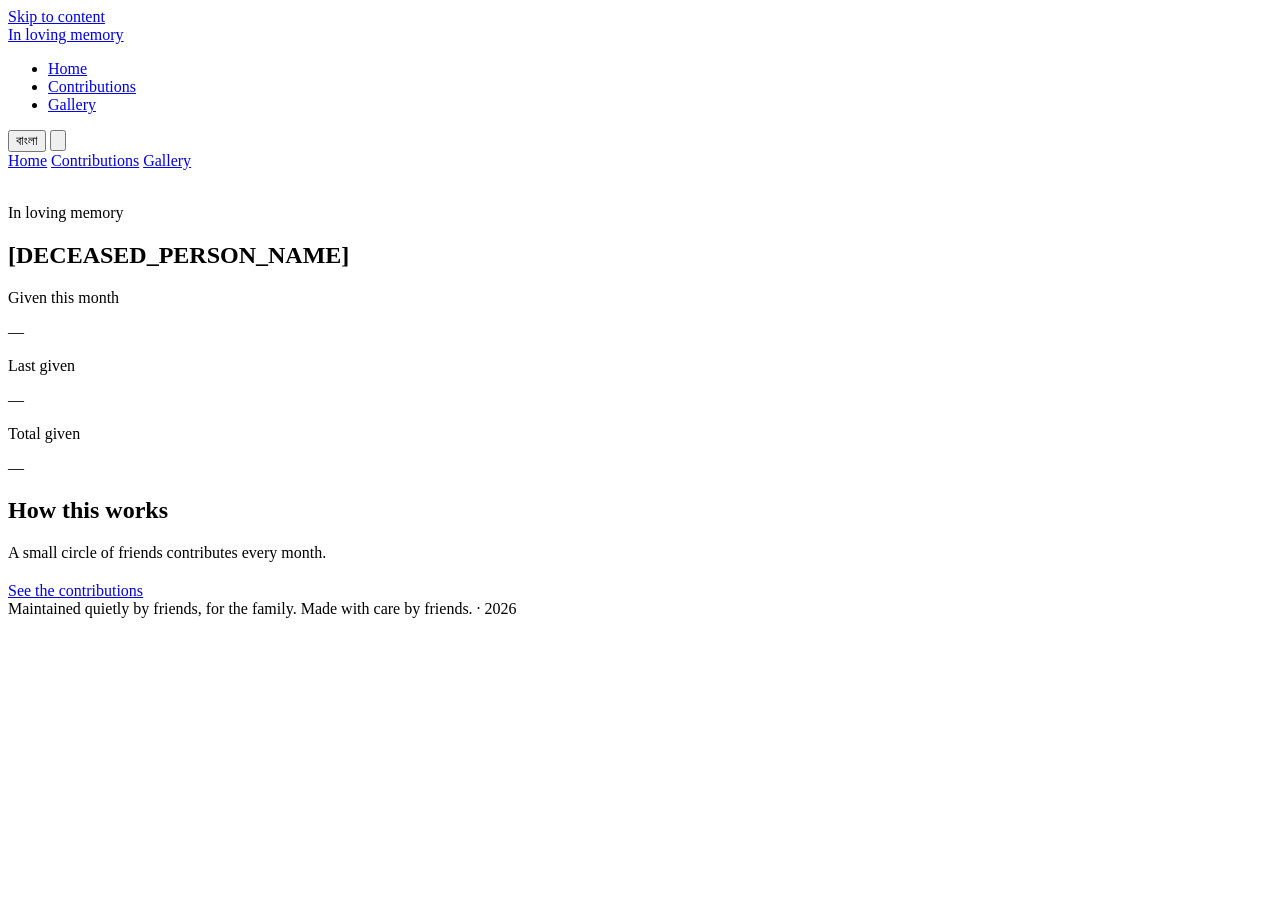
==== index.html @ b69fc219 "add files via upload" ====
<!DOCTYPE html>
<html lang="en">
<head>
<meta charset="UTF-8">
<meta name="viewport" content="width=device-width, initial-scale=1.0">
<title>In loving memory — supporting his family</title>
<meta name="description" content="A private community page keeping monthly support for his family transparent and easy to follow.">
<meta name="robots" content="noindex, nofollow">

<meta property="og:title" content="In loving memory — supporting his family">
<meta property="og:description" content="A private community page keeping monthly support for his family transparent and easy to follow.">
<meta property="og:type" content="website">
<meta property="og:image" content="images/cover.jpg">

<link rel="icon" href="images/favicon.png">
<link rel="preconnect" href="https://fonts.googleapis.com">
<link rel="preconnect" href="https://fonts.gstatic.com" crossorigin>
<link href="https://fonts.googleapis.com/css2?family=Fraunces:opsz,wght@9..144,500;9..144,600&family=Work+Sans:wght@400;500;600&family=Hind+Siliguri:wght@400;500;600;700&display=swap" rel="stylesheet">
<link rel="stylesheet" href="css/style.css">
</head>
<body>
<a class="skip-link" href="#main">Skip to content</a>

<header class="site-header">
  <nav class="nav container" aria-label="Primary">
    <a class="nav-brand" href="index.html" data-i18n="hero_kicker">In loving memory</a>
    <ul class="nav-links">
      <li><a href="index.html" aria-current="page" data-i18n="nav_home">Home</a></li>
      <li><a href="contributions.html" data-i18n="nav_contributions">Contributions</a></li>
      <li><a href="gallery.html" data-i18n="nav_gallery">Gallery</a></li>
    </ul>
    <div class="nav-actions">
      <button class="lang-btn" type="button" data-lang-toggle data-lang-toggle-label>বাংলা</button>
      <button class="menu-btn" type="button" data-menu-toggle aria-expanded="false" aria-controls="mobile-menu" aria-label="Open menu">
        <svg viewBox="0 0 24 24" fill="none" stroke="currentColor" stroke-width="2" stroke-linecap="round"><line x1="3" y1="6" x2="21" y2="6"/><line x1="3" y1="12" x2="21" y2="12"/><line x1="3" y1="18" x2="21" y2="18"/></svg>
      </button>
    </div>
  </nav>
  <div class="mobile-menu container" id="mobile-menu" data-mobile-menu>
    <a href="index.html" aria-current="page" data-i18n="nav_home">Home</a>
    <a href="contributions.html" data-i18n="nav_contributions">Contributions</a>
    <a href="gallery.html" data-i18n="nav_gallery">Gallery</a>
  </div>
</header>

<main id="main">
  <section class="hero container">
    <div class="hero-media">
      <img data-cover-image src="images/cover.jpg" alt="">
      <div class="hero-scrim" aria-hidden="true"></div>
      <div class="hero-text">
        <p class="hero-kicker" data-i18n="hero_kicker">In loving memory</p>
        <h1 class="hero-name" data-deceased-name>[DECEASED_PERSON_NAME]</h1>
        <p class="hero-years" data-deceased-years></p>
        <p class="hero-message" data-memorial-message></p>
      </div>
    </div>

    <p class="hero-purpose" data-purpose-statement></p>

    <div class="stats" data-stats>
      <div class="stat-card">
        <p class="stat-label" data-i18n="stat_given_this_month">Given this month</p>
        <p class="stat-value" data-stat-this-month>—</p>
      </div>
      <div class="stat-card">
        <p class="stat-label" data-i18n="stat_last_given">Last given</p>
        <p class="stat-value" data-stat-last-given>—</p>
      </div>
      <div class="stat-card">
        <p class="stat-label" data-i18n="stat_total_given">Total given</p>
        <p class="stat-value" data-stat-total>—</p>
      </div>
    </div>
  </section>

  <section class="section container">
    <div class="about-block">
      <h2 class="section-heading" data-i18n="home_about_heading">How this works</h2>
      <p class="section-sub" data-i18n="home_about_body" style="margin-bottom:20px;">A small circle of friends contributes every month.</p>
      <a class="btn btn-primary" href="contributions.html" data-i18n="home_cta">See the contributions</a>
    </div>
  </section>
</main>

<footer class="site-footer">
  <div class="container footer-row">
    <span data-i18n="footer_statement">Maintained quietly by friends, for the family.</span>
    <span><span data-i18n="footer_made_with_care">Made with care by friends.</span> · <span id="year"></span></span>
  </div>
</footer>

<script src="js/i18n.js"></script>
<script src="js/data.js"></script>
<script src="js/main.js"></script>
<script src="js/home.js"></script>
<script>document.getElementById("year").textContent = new Date().getFullYear();</script>
</body>
</html>
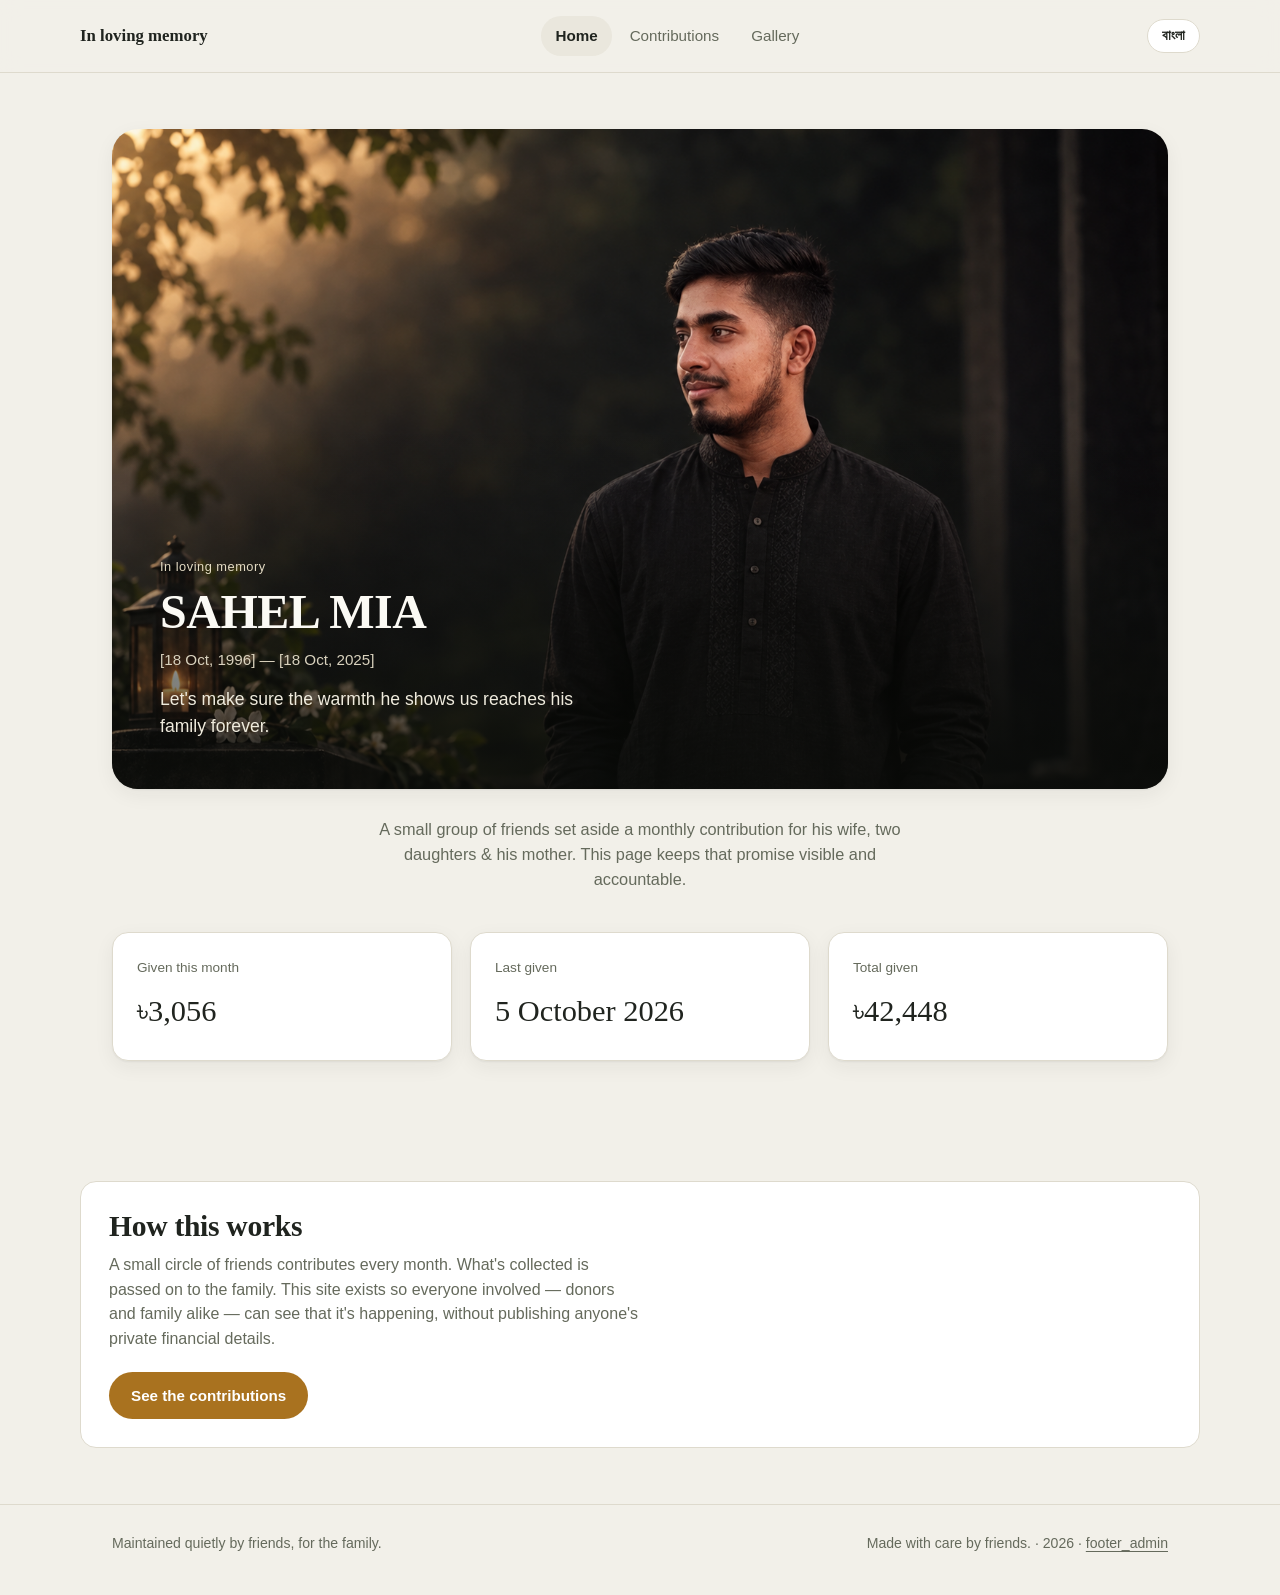
==== commit 993925a2: "updated with admin link" ====
--- a/index.html
+++ b/index.html
@@ -86,7 +86,7 @@
 <footer class="site-footer">
   <div class="container footer-row">
     <span data-i18n="footer_statement">Maintained quietly by friends, for the family.</span>
-    <span><span data-i18n="footer_made_with_care">Made with care by friends.</span> · <span id="year"></span></span>
+    <span><span data-i18n="footer_made_with_care">Made with care by friends.</span> · <span id="year"></span> · <a class="footer-link" href="admin/" data-i18n="footer_admin">Admin</a></span>
   </div>
 </footer>
 
--- a/css/style.css
+++ b/css/style.css
@@ -0,0 +1,714 @@
+/* ==========================================================================
+   Design tokens
+   ========================================================================== */
+
+:root {
+  /* Light mode */
+  --bg: #F2F0E9;
+  --surface: #FFFFFF;
+  --surface-sunken: #EAE7DD;
+  --ink: #20241F;
+  --ink-muted: #656A5C;
+  --border: #DEDACD;
+  --accent: #A9721F;       /* lamp-flame gold — memorial warmth */
+  --accent-ink: #FFFFFF;
+  --teal: #204E49;         /* dashboard / fintech accent */
+  --teal-soft: #E4EEEC;
+  --ok: #3E6E4F;
+  --ok-soft: #E4EEE5;
+  --due: #A9631F;
+  --due-soft: #F3E7D6;
+  --due-strong: #93521B;
+  --due-strong-soft: #F1DFC6;
+  --shadow: 0 1px 2px rgba(32, 36, 31, 0.06), 0 6px 20px rgba(32, 36, 31, 0.06);
+  --radius-s: 10px;
+  --radius-m: 16px;
+  --radius-l: 26px;
+  --focus-ring: 0 0 0 3px rgba(169, 114, 31, 0.45);
+
+  --font-display: "Fraunces", "Noto Serif Bengali", Georgia, serif;
+  --font-body: "Work Sans", "Hind Siliguri", -apple-system, BlinkMacSystemFont, sans-serif;
+  --font-bn: "Hind Siliguri", "Work Sans", sans-serif;
+
+  --container: 1120px;
+  --motion-fast: 160ms;
+  --motion-med: 420ms;
+  --ease: cubic-bezier(0.22, 0.61, 0.36, 1);
+}
+
+@media (prefers-color-scheme: dark) {
+  :root {
+    --bg: #121A18;
+    --surface: #182422;
+    --surface-sunken: #0E1614;
+    --ink: #ECE9DF;
+    --ink-muted: #9CA79E;
+    --border: #26332F;
+    --accent: #D6A54E;
+    --accent-ink: #16110A;
+    --teal: #7FC9BC;
+    --teal-soft: #1B2B29;
+    --ok: #7FBE95;
+    --ok-soft: #1B2B22;
+    --due: #E0A362;
+    --due-soft: #2E2517;
+    --due-strong: #E8B67A;
+    --due-strong-soft: #34260F;
+    --shadow: 0 1px 2px rgba(0, 0, 0, 0.3), 0 10px 30px rgba(0, 0, 0, 0.35);
+    --focus-ring: 0 0 0 3px rgba(214, 165, 78, 0.55);
+  }
+}
+
+* { box-sizing: border-box; }
+html { scroll-behavior: smooth; }
+@media (prefers-reduced-motion: reduce) {
+  html { scroll-behavior: auto; }
+  *, *::before, *::after {
+    animation-duration: 0.001ms !important;
+    animation-iteration-count: 1 !important;
+    transition-duration: 0.001ms !important;
+    scroll-behavior: auto !important;
+  }
+}
+
+body {
+  margin: 0;
+  background: var(--bg);
+  color: var(--ink);
+  font-family: var(--font-body);
+  font-size: 16px;
+  line-height: 1.55;
+  -webkit-font-smoothing: antialiased;
+  overflow-x: hidden;
+}
+
+html[lang="bn"] body { font-family: var(--font-bn); }
+
+h1, h2, h3, .display {
+  font-family: var(--font-display);
+  font-weight: 600;
+  letter-spacing: -0.01em;
+  line-height: 1.12;
+  margin: 0;
+  color: var(--ink);
+}
+html[lang="bn"] h1, html[lang="bn"] h2, html[lang="bn"] h3, html[lang="bn"] .display {
+  font-family: var(--font-bn);
+  font-weight: 700;
+}
+
+p { margin: 0; }
+a { color: inherit; }
+img { max-width: 100%; display: block; }
+button, input { font-family: inherit; font-size: inherit; color: inherit; }
+
+.container {
+  width: 100%;
+  max-width: var(--container);
+  margin: 0 auto;
+  padding: 0 20px;
+}
+
+@media (min-width: 720px) {
+  .container { padding: 0 32px; }
+}
+
+:focus-visible {
+  outline: none;
+  box-shadow: var(--focus-ring);
+  border-radius: 6px;
+}
+
+.visually-hidden {
+  position: absolute;
+  width: 1px; height: 1px;
+  padding: 0; margin: -1px;
+  overflow: hidden;
+  clip: rect(0,0,0,0);
+  white-space: nowrap;
+  border: 0;
+}
+
+.skip-link {
+  position: absolute;
+  left: 12px;
+  top: -60px;
+  background: var(--accent);
+  color: var(--accent-ink);
+  padding: 10px 16px;
+  border-radius: var(--radius-s);
+  z-index: 1000;
+  transition: top var(--motion-fast) var(--ease);
+}
+.skip-link:focus { top: 12px; }
+
+/* ==========================================================================
+   Header / nav
+   ========================================================================== */
+
+.site-header {
+  position: sticky;
+  top: 0;
+  z-index: 100;
+  background: color-mix(in srgb, var(--bg) 88%, transparent);
+  backdrop-filter: blur(10px);
+  border-bottom: 1px solid var(--border);
+}
+
+.nav {
+  display: flex;
+  align-items: center;
+  justify-content: space-between;
+  padding: 16px 0;
+  gap: 16px;
+}
+
+.nav-brand {
+  font-family: var(--font-display);
+  font-size: 1.05rem;
+  font-weight: 600;
+  text-decoration: none;
+  color: var(--ink);
+  white-space: nowrap;
+  overflow: hidden;
+  text-overflow: ellipsis;
+  max-width: 60vw;
+}
+html[lang="bn"] .nav-brand { font-family: var(--font-bn); font-weight: 700; }
+
+.nav-links {
+  display: none;
+  align-items: center;
+  gap: 4px;
+  list-style: none;
+  margin: 0;
+  padding: 0;
+}
+
+.nav-links a {
+  display: inline-block;
+  padding: 8px 14px;
+  border-radius: 999px;
+  text-decoration: none;
+  font-size: 0.95rem;
+  color: var(--ink-muted);
+  transition: color var(--motion-fast) var(--ease), background var(--motion-fast) var(--ease);
+}
+.nav-links a:hover { color: var(--ink); background: var(--surface-sunken); }
+.nav-links a[aria-current="page"] { color: var(--ink); background: var(--surface-sunken); font-weight: 600; }
+
+.nav-actions { display: flex; align-items: center; gap: 8px; }
+
+.lang-btn {
+  border: 1px solid var(--border);
+  background: var(--surface);
+  color: var(--ink);
+  padding: 8px 14px;
+  border-radius: 999px;
+  cursor: pointer;
+  font-weight: 600;
+  font-size: 0.85rem;
+  transition: border-color var(--motion-fast) var(--ease);
+}
+.lang-btn:hover { border-color: var(--accent); }
+
+.menu-btn {
+  display: inline-flex;
+  border: 1px solid var(--border);
+  background: var(--surface);
+  border-radius: var(--radius-s);
+  padding: 8px 10px;
+  cursor: pointer;
+}
+.menu-btn svg { width: 20px; height: 20px; }
+
+@media (min-width: 860px) {
+  .nav-links { display: flex; }
+  .menu-btn { display: none; }
+}
+
+.mobile-menu {
+  display: none;
+  flex-direction: column;
+  gap: 2px;
+  padding: 4px 0 16px;
+  border-top: 1px solid var(--border);
+}
+.mobile-menu.open { display: flex; }
+.mobile-menu a {
+  padding: 12px 4px;
+  text-decoration: none;
+  color: var(--ink);
+  border-radius: var(--radius-s);
+}
+.mobile-menu a[aria-current="page"] { color: var(--accent); font-weight: 600; }
+
+@media (min-width: 860px) { .mobile-menu { display: none !important; } }
+
+/* ==========================================================================
+   Hero (memorial)
+   ========================================================================== */
+
+.hero {
+  position: relative;
+  padding-top: 56px;
+  padding-bottom: 64px;
+}
+
+.hero-media {
+  position: relative;
+  border-radius: var(--radius-l);
+  overflow: hidden;
+  aspect-ratio: 4 / 5;
+  background: var(--surface-sunken);
+  box-shadow: var(--shadow);
+  opacity: 0;
+  animation: fade-in var(--motion-med) var(--ease) forwards;
+  animation-delay: 80ms;
+}
+
+@media (min-width: 720px) {
+  .hero-media { aspect-ratio: 16 / 10; }
+}
+
+@keyframes fade-in {
+  from { opacity: 0; transform: translateY(8px); }
+  to { opacity: 1; transform: translateY(0); }
+}
+
+.hero-media img {
+  width: 100%; height: 100%;
+  object-fit: cover;
+  object-position: center 20%;
+}
+
+.hero-scrim {
+  position: absolute;
+  inset: 0;
+  background: linear-gradient(180deg, rgba(10,12,9,0) 45%, rgba(10,12,9,0.72) 100%);
+}
+
+.hero-text {
+  position: absolute;
+  left: 0; right: 0; bottom: 0;
+  padding: 28px 24px 32px;
+  color: #F6F4EC;
+}
+
+.hero-kicker {
+  font-size: 0.8rem;
+  letter-spacing: 0.04em;
+  color: #E5DCC5;
+  margin: 0 0 8px;
+}
+
+.hero-name {
+  font-size: clamp(1.8rem, 5.6vw, 3rem);
+  color: #FBFAF4;
+  margin-bottom: 10px;
+}
+
+.hero-years {
+  font-size: 0.95rem;
+  color: #D9D2BE;
+  margin-bottom: 14px;
+}
+
+.hero-message {
+  max-width: 46ch;
+  font-size: 1.02rem;
+  color: #EFEBDD;
+}
+
+@media (min-width: 720px) {
+  .hero-text { padding: 48px; }
+  .hero-message { font-size: 1.1rem; }
+}
+
+.hero-purpose {
+  max-width: 62ch;
+  margin: 28px auto 0;
+  text-align: center;
+  color: var(--ink-muted);
+  font-size: 1.02rem;
+}
+
+/* ==========================================================================
+   Stat cards
+   ========================================================================== */
+
+.stats {
+  display: grid;
+  grid-template-columns: 1fr;
+  gap: 14px;
+  margin-top: 40px;
+}
+
+@media (min-width: 720px) {
+  .stats { grid-template-columns: repeat(3, 1fr); gap: 18px; }
+}
+
+.stat-card {
+  background: var(--surface);
+  border: 1px solid var(--border);
+  border-radius: var(--radius-m);
+  padding: 24px;
+  box-shadow: var(--shadow);
+  opacity: 0;
+  transform: translateY(10px);
+  animation: rise var(--motion-med) var(--ease) forwards;
+}
+.stat-card:nth-child(1) { animation-delay: 60ms; }
+.stat-card:nth-child(2) { animation-delay: 140ms; }
+.stat-card:nth-child(3) { animation-delay: 220ms; }
+
+@keyframes rise {
+  to { opacity: 1; transform: translateY(0); }
+}
+
+.stat-label {
+  font-size: 0.85rem;
+  color: var(--ink-muted);
+  margin-bottom: 10px;
+}
+
+.stat-value {
+  font-family: var(--font-display);
+  font-size: clamp(1.5rem, 4vw, 1.9rem);
+  color: var(--ink);
+}
+html[lang="bn"] .stat-value { font-family: var(--font-bn); font-weight: 700; }
+
+.stat-value.muted {
+  font-family: var(--font-body);
+  font-size: 1rem;
+  color: var(--ink-muted);
+}
+
+/* ==========================================================================
+   Sections, generic
+   ========================================================================== */
+
+.section { padding: 56px 0; }
+.section-tight { padding: 32px 0; }
+
+.section-heading {
+  font-size: clamp(1.4rem, 3.4vw, 1.85rem);
+  margin-bottom: 10px;
+}
+
+.section-sub {
+  color: var(--ink-muted);
+  max-width: 60ch;
+  margin-bottom: 28px;
+}
+
+.about-block {
+  background: var(--surface);
+  border: 1px solid var(--border);
+  border-radius: var(--radius-m);
+  padding: 28px;
+}
+
+.btn {
+  display: inline-flex;
+  align-items: center;
+  gap: 8px;
+  border: none;
+  border-radius: 999px;
+  padding: 12px 22px;
+  font-weight: 600;
+  font-size: 0.95rem;
+  cursor: pointer;
+  text-decoration: none;
+  transition: transform var(--motion-fast) var(--ease), box-shadow var(--motion-fast) var(--ease);
+}
+.btn:hover { transform: translateY(-1px); }
+.btn-primary { background: var(--accent); color: var(--accent-ink); }
+.btn-secondary {
+  background: transparent;
+  color: var(--ink);
+  border: 1px solid var(--border);
+}
+
+/* ==========================================================================
+   Footer
+   ========================================================================== */
+
+.site-footer {
+  border-top: 1px solid var(--border);
+  padding: 28px 0 40px;
+  color: var(--ink-muted);
+  font-size: 0.88rem;
+}
+.footer-row {
+  display: flex;
+  flex-direction: column;
+  gap: 6px;
+}
+@media (min-width: 720px) {
+  .footer-row { flex-direction: row; justify-content: space-between; }
+}
+
+/* ==========================================================================
+   Contributions page
+   ========================================================================== */
+
+.donor-grid {
+  display: grid;
+  grid-template-columns: 1fr;
+  gap: 10px;
+}
+
+@media (min-width: 640px) {
+  .donor-grid { grid-template-columns: repeat(2, 1fr); }
+}
+@media (min-width: 980px) {
+  .donor-grid { grid-template-columns: repeat(3, 1fr); }
+}
+
+.donor-card {
+  display: flex;
+  align-items: center;
+  justify-content: space-between;
+  gap: 12px;
+  background: var(--surface);
+  border: 1px solid var(--border);
+  border-radius: var(--radius-m);
+  padding: 16px 18px;
+}
+
+.donor-name {
+  font-weight: 600;
+  overflow-wrap: anywhere;
+}
+
+.status-pill {
+  display: inline-flex;
+  align-items: center;
+  gap: 6px;
+  padding: 6px 12px;
+  border-radius: 999px;
+  font-size: 0.82rem;
+  font-weight: 600;
+  white-space: nowrap;
+}
+.status-pill::before {
+  content: "";
+  width: 7px; height: 7px;
+  border-radius: 50%;
+  flex-shrink: 0;
+}
+.status-ok { background: var(--ok-soft); color: var(--ok); }
+.status-ok::before { background: var(--ok); }
+.status-due { background: var(--due-soft); color: var(--due); }
+.status-due::before { background: var(--due); }
+.status-due-strong { background: var(--due-strong-soft); color: var(--due-strong); }
+.status-due-strong::before { background: var(--due-strong); }
+
+.lookup-card {
+  background: var(--teal-soft);
+  border: 1px solid var(--border);
+  border-radius: var(--radius-l);
+  padding: 28px;
+  margin-top: 48px;
+}
+
+.lookup-form {
+  display: flex;
+  flex-direction: column;
+  gap: 12px;
+  margin-top: 18px;
+  max-width: 420px;
+}
+@media (min-width: 560px) {
+  .lookup-form { flex-direction: row; }
+}
+
+.lookup-input {
+  flex: 1;
+  padding: 13px 16px;
+  border-radius: var(--radius-s);
+  border: 1px solid var(--border);
+  background: var(--surface);
+  color: var(--ink);
+}
+.lookup-input:invalid { box-shadow: none; }
+
+.form-error {
+  color: var(--due-strong);
+  font-size: 0.9rem;
+  margin-top: 10px;
+  display: none;
+}
+.form-error.visible { display: block; }
+
+.dashboard {
+  margin-top: 28px;
+  border-top: 1px solid var(--border);
+  padding-top: 28px;
+  display: none;
+}
+.dashboard.visible { display: block; }
+
+.dashboard-head {
+  display: flex;
+  align-items: baseline;
+  justify-content: space-between;
+  gap: 12px;
+  margin-bottom: 18px;
+  flex-wrap: wrap;
+}
+
+.dash-stats {
+  display: grid;
+  grid-template-columns: repeat(2, 1fr);
+  gap: 10px;
+  margin-bottom: 24px;
+}
+@media (min-width: 640px) {
+  .dash-stats { grid-template-columns: repeat(4, 1fr); }
+}
+
+.dash-stat {
+  background: var(--surface);
+  border: 1px solid var(--border);
+  border-radius: var(--radius-s);
+  padding: 14px 16px;
+}
+.dash-stat-label { font-size: 0.78rem; color: var(--ink-muted); margin-bottom: 6px; }
+.dash-stat-value { font-family: var(--font-display); font-size: 1.15rem; }
+html[lang="bn"] .dash-stat-value { font-family: var(--font-bn); font-weight: 700; }
+
+.history-list {
+  display: flex;
+  flex-direction: column;
+  border: 1px solid var(--border);
+  border-radius: var(--radius-m);
+  overflow: hidden;
+}
+
+.history-row {
+  display: flex;
+  align-items: center;
+  justify-content: space-between;
+  gap: 12px;
+  padding: 13px 16px;
+  background: var(--surface);
+  border-bottom: 1px solid var(--border);
+}
+.history-row:last-child { border-bottom: none; }
+.history-month { font-weight: 500; }
+.history-right { display: flex; align-items: center; gap: 14px; }
+.history-amount { color: var(--ink-muted); font-variant-numeric: tabular-nums; }
+
+/* ==========================================================================
+   Gallery
+   ========================================================================== */
+
+.gallery-grid {
+  columns: 1;
+  column-gap: 14px;
+}
+@media (min-width: 620px) { .gallery-grid { columns: 2; } }
+@media (min-width: 960px) { .gallery-grid { columns: 3; } }
+
+.gallery-item {
+  break-inside: avoid;
+  margin-bottom: 14px;
+  border-radius: var(--radius-m);
+  overflow: hidden;
+  border: none;
+  padding: 0;
+  background: var(--surface-sunken);
+  cursor: pointer;
+  display: block;
+  width: 100%;
+  position: relative;
+}
+
+.gallery-item img {
+  width: 100%;
+  display: block;
+  transition: transform var(--motion-med) var(--ease);
+}
+
+@media (hover: hover) {
+  .gallery-item:hover img { transform: scale(1.035); }
+}
+
+.lightbox {
+  position: fixed;
+  inset: 0;
+  background: rgba(10, 12, 9, 0.92);
+  display: none;
+  align-items: center;
+  justify-content: center;
+  z-index: 1000;
+  padding: env(safe-area-inset-top) 0 env(safe-area-inset-bottom);
+}
+.lightbox.open { display: flex; }
+
+.lightbox-figure {
+  position: relative;
+  max-width: min(92vw, 1000px);
+  max-height: 88vh;
+  display: flex;
+  flex-direction: column;
+  align-items: center;
+  gap: 12px;
+}
+
+.lightbox-img {
+  max-width: 100%;
+  max-height: 76vh;
+  border-radius: var(--radius-s);
+  object-fit: contain;
+  opacity: 0;
+  animation: fade-in var(--motion-fast) var(--ease) forwards;
+}
+
+.lightbox-caption {
+  color: #F1EEE3;
+  font-size: 0.92rem;
+  text-align: center;
+  max-width: 60ch;
+  padding: 0 16px;
+}
+
+.lightbox-close, .lightbox-nav {
+  position: absolute;
+  border: none;
+  background: rgba(20, 22, 18, 0.55);
+  color: #F6F4EC;
+  border-radius: 999px;
+  width: 44px; height: 44px;
+  display: flex;
+  align-items: center;
+  justify-content: center;
+  cursor: pointer;
+}
+.lightbox-close { top: -4px; right: -4px; }
+.lightbox-nav.prev { left: -4px; top: 50%; transform: translateY(-50%); }
+.lightbox-nav.next { right: -4px; top: 50%; transform: translateY(-50%); }
+
+@media (min-width: 720px) {
+  .lightbox-close { top: -52px; right: 0; }
+  .lightbox-nav.prev { left: -60px; }
+  .lightbox-nav.next { right: -60px; }
+}
+
+/* ==========================================================================
+   Utility states
+   ========================================================================== */
+
+.state-block {
+  text-align: center;
+  padding: 40px 20px;
+  color: var(--ink-muted);
+  border: 1px dashed var(--border);
+  border-radius: var(--radius-m);
+}
+
+.footer-link { color: inherit; text-decoration: underline; text-underline-offset: 3px; }
+.footer-link:hover { color: var(--ink); }
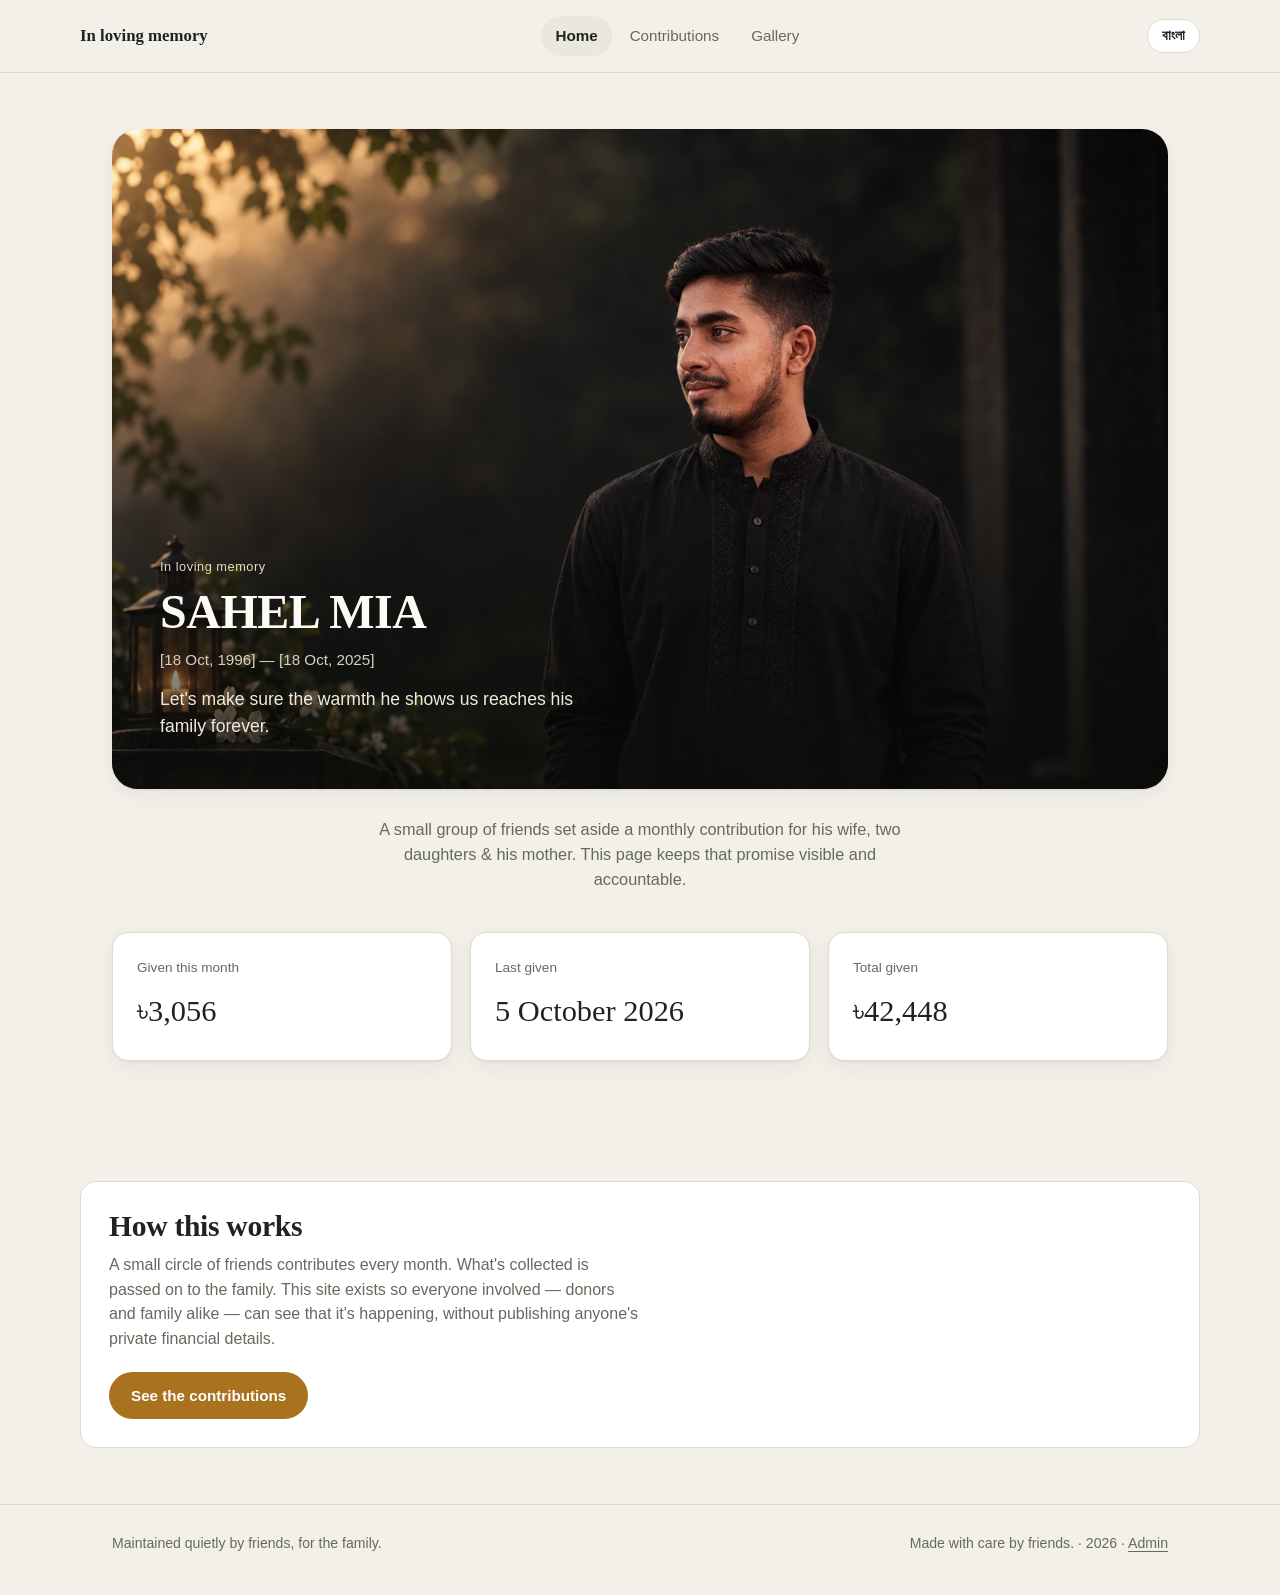
==== commit c92422f6: "Add images code" ====
--- a/index.html
+++ b/index.html
@@ -23,7 +23,7 @@
 
 <header class="site-header">
   <nav class="nav container" aria-label="Primary">
-    <a class="nav-brand" href="index.html" data-i18n="hero_kicker">In loving memory</a>
+    <a class="nav-brand" href="index.html" data-i18n="hero_kicker">For Sahel</a>
     <ul class="nav-links">
       <li><a href="index.html" aria-current="page" data-i18n="nav_home">Home</a></li>
       <li><a href="contributions.html" data-i18n="nav_contributions">Contributions</a></li>
@@ -49,7 +49,7 @@
       <img data-cover-image src="images/cover.jpg" alt="">
       <div class="hero-scrim" aria-hidden="true"></div>
       <div class="hero-text">
-        <p class="hero-kicker" data-i18n="hero_kicker">In loving memory</p>
+        <p class="hero-kicker" data-i18n="hero_kicker">In loving memory of</p>
         <h1 class="hero-name" data-deceased-name>[DECEASED_PERSON_NAME]</h1>
         <p class="hero-years" data-deceased-years></p>
         <p class="hero-message" data-memorial-message></p>
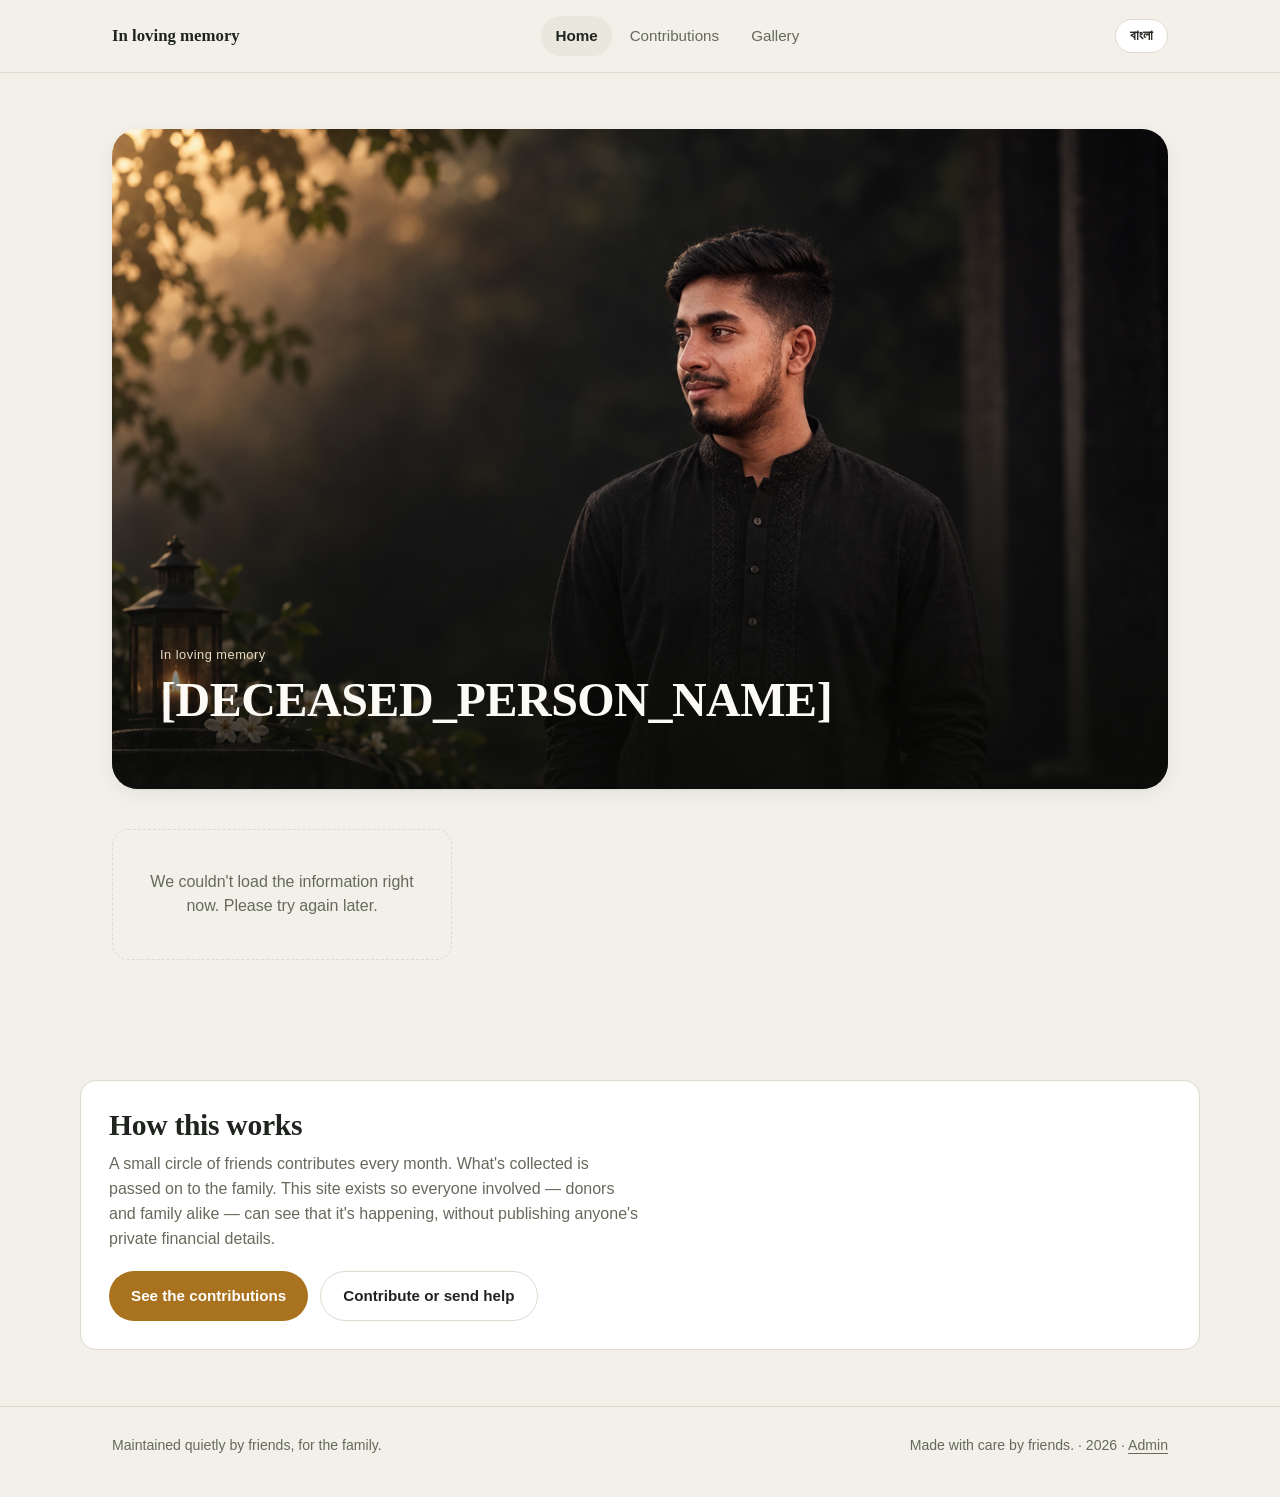
==== commit 978692a1: "Mojor structure update" ====
--- a/index.html
+++ b/index.html
@@ -78,7 +78,10 @@
     <div class="about-block">
       <h2 class="section-heading" data-i18n="home_about_heading">How this works</h2>
       <p class="section-sub" data-i18n="home_about_body" style="margin-bottom:20px;">A small circle of friends contributes every month.</p>
-      <a class="btn btn-primary" href="contributions.html" data-i18n="home_cta">See the contributions</a>
+      <div class="btn-row">
+        <a class="btn btn-primary" href="contributions.html" data-i18n="home_cta">See the contributions</a>
+        <a class="btn btn-secondary" href="contribute.html" data-i18n="home_cta_contribute">Contribute or send help</a>
+      </div>
     </div>
   </section>
 </main>
--- a/css/style.css
+++ b/css/style.css
@@ -159,7 +159,8 @@
   display: flex;
   align-items: center;
   justify-content: space-between;
-  padding: 16px 0;
+  padding-top: 16px;
+  padding-bottom: 16px;
   gap: 16px;
 }
 
@@ -390,7 +391,7 @@
    ========================================================================== */
 
 .section { padding: 56px 0; }
-.section-tight { padding: 32px 0; }
+.section-tight { padding-top: 32px; padding-bottom: 32px; }
 
 .section-heading {
   font-size: clamp(1.4rem, 3.4vw, 1.85rem);
@@ -712,3 +713,51 @@
 
 .footer-link { color: inherit; text-decoration: underline; text-underline-offset: 3px; }
 .footer-link:hover { color: var(--ink); }
+
+/* Button rows, text links, contribute page */
+.btn-row { display: flex; flex-wrap: wrap; gap: 12px; }
+
+.text-link {
+  color: var(--teal);
+  font-weight: 600;
+  font-size: 0.92rem;
+  text-decoration: underline;
+  text-underline-offset: 3px;
+}
+.text-link:hover { color: var(--ink); }
+.lookup-help { margin-top: 12px; }
+
+.pay-card {
+  background: var(--surface);
+  border: 1px solid var(--border);
+  border-radius: var(--radius-l);
+  padding: 28px;
+  max-width: 560px;
+  box-shadow: var(--shadow);
+}
+.pay-label { font-size: 0.85rem; color: var(--ink-muted); margin-bottom: 8px; }
+.pay-row {
+  display: flex;
+  flex-wrap: wrap;
+  align-items: center;
+  gap: 12px;
+}
+.pay-number {
+  font-family: var(--font-display);
+  font-size: clamp(1.5rem, 6vw, 2rem);
+  letter-spacing: 0.02em;
+  font-variant-numeric: tabular-nums;
+  user-select: all;
+}
+.pay-status { min-height: 1.4em; font-size: 0.88rem; color: var(--ok); margin-top: 10px; }
+.pay-status.error { color: var(--due-strong); }
+.pay-note {
+  margin-top: 22px;
+  padding-top: 20px;
+  border-top: 1px solid var(--border);
+}
+.pay-note h2 { font-size: 1.05rem; margin-bottom: 6px; }
+.pay-note p { color: var(--ink-muted); }
+.pay-back { margin-top: 24px; }
+
+[hidden] { display: none !important; }
